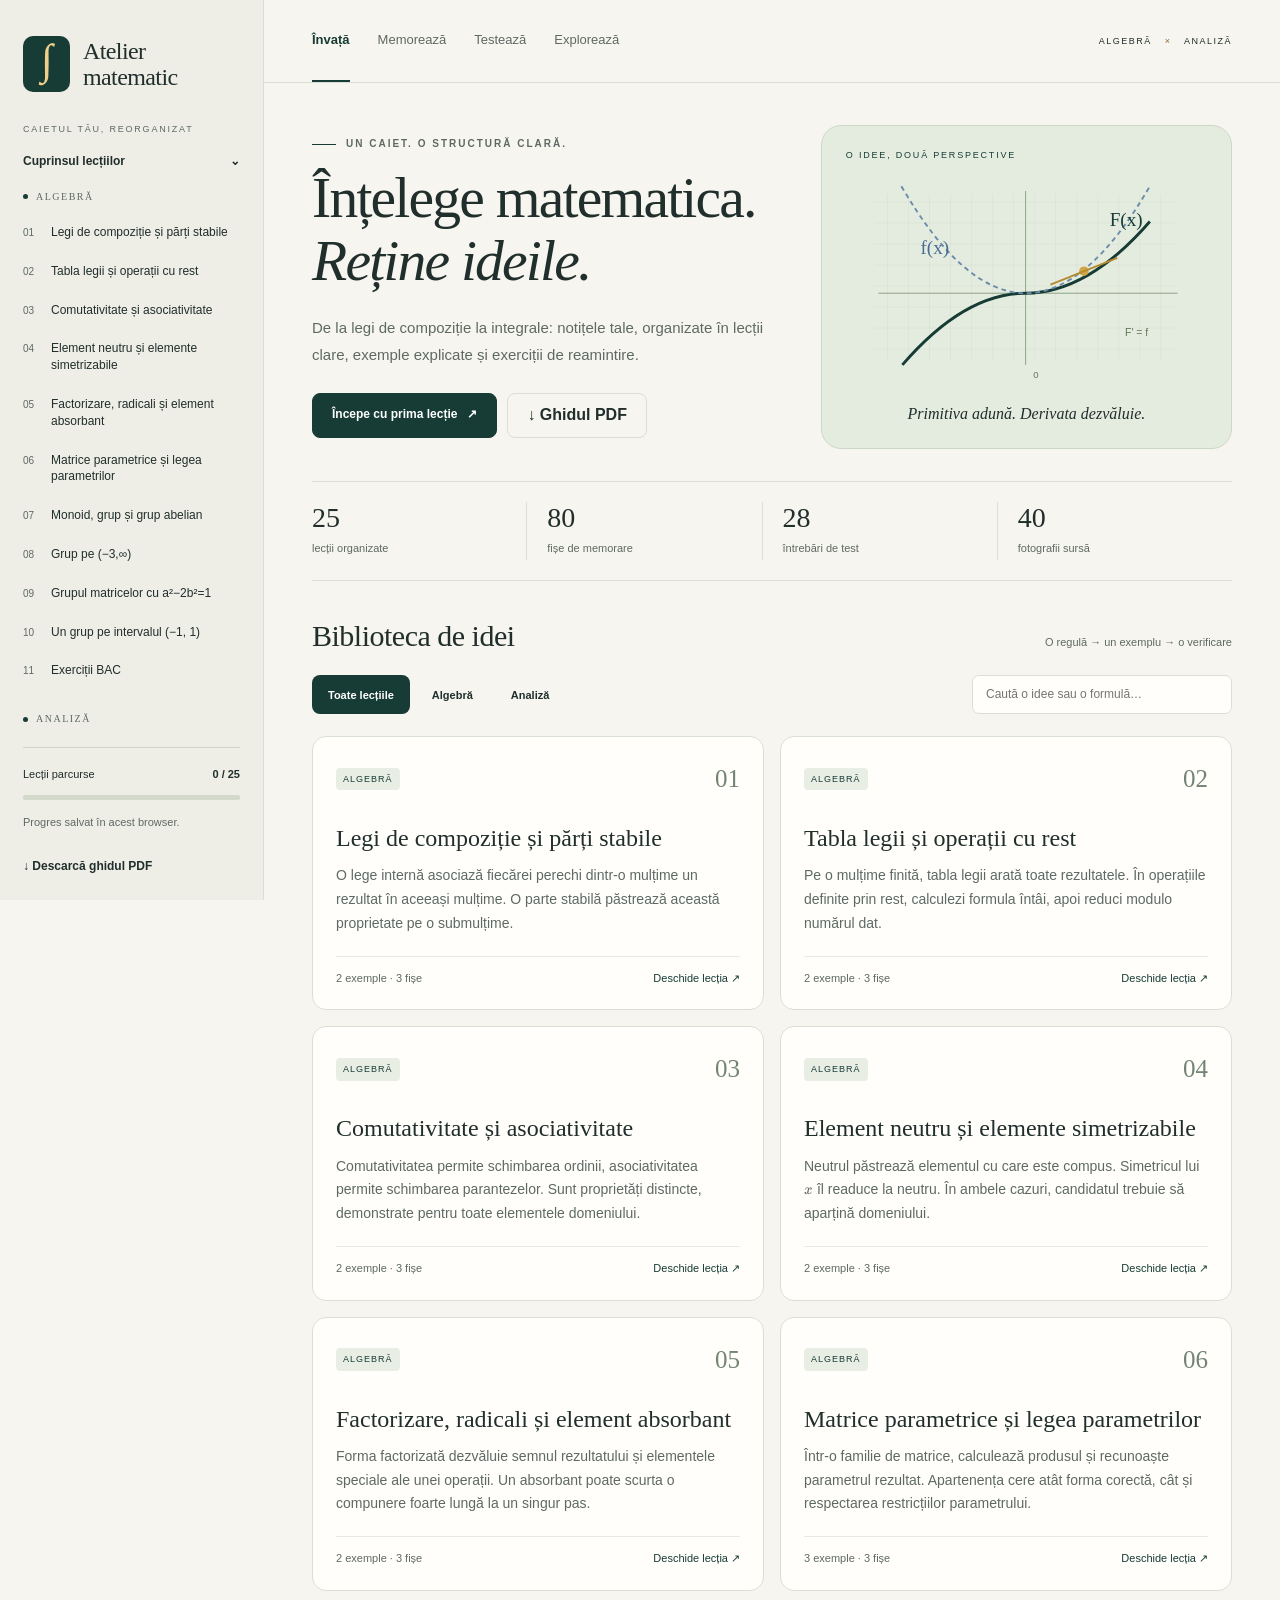
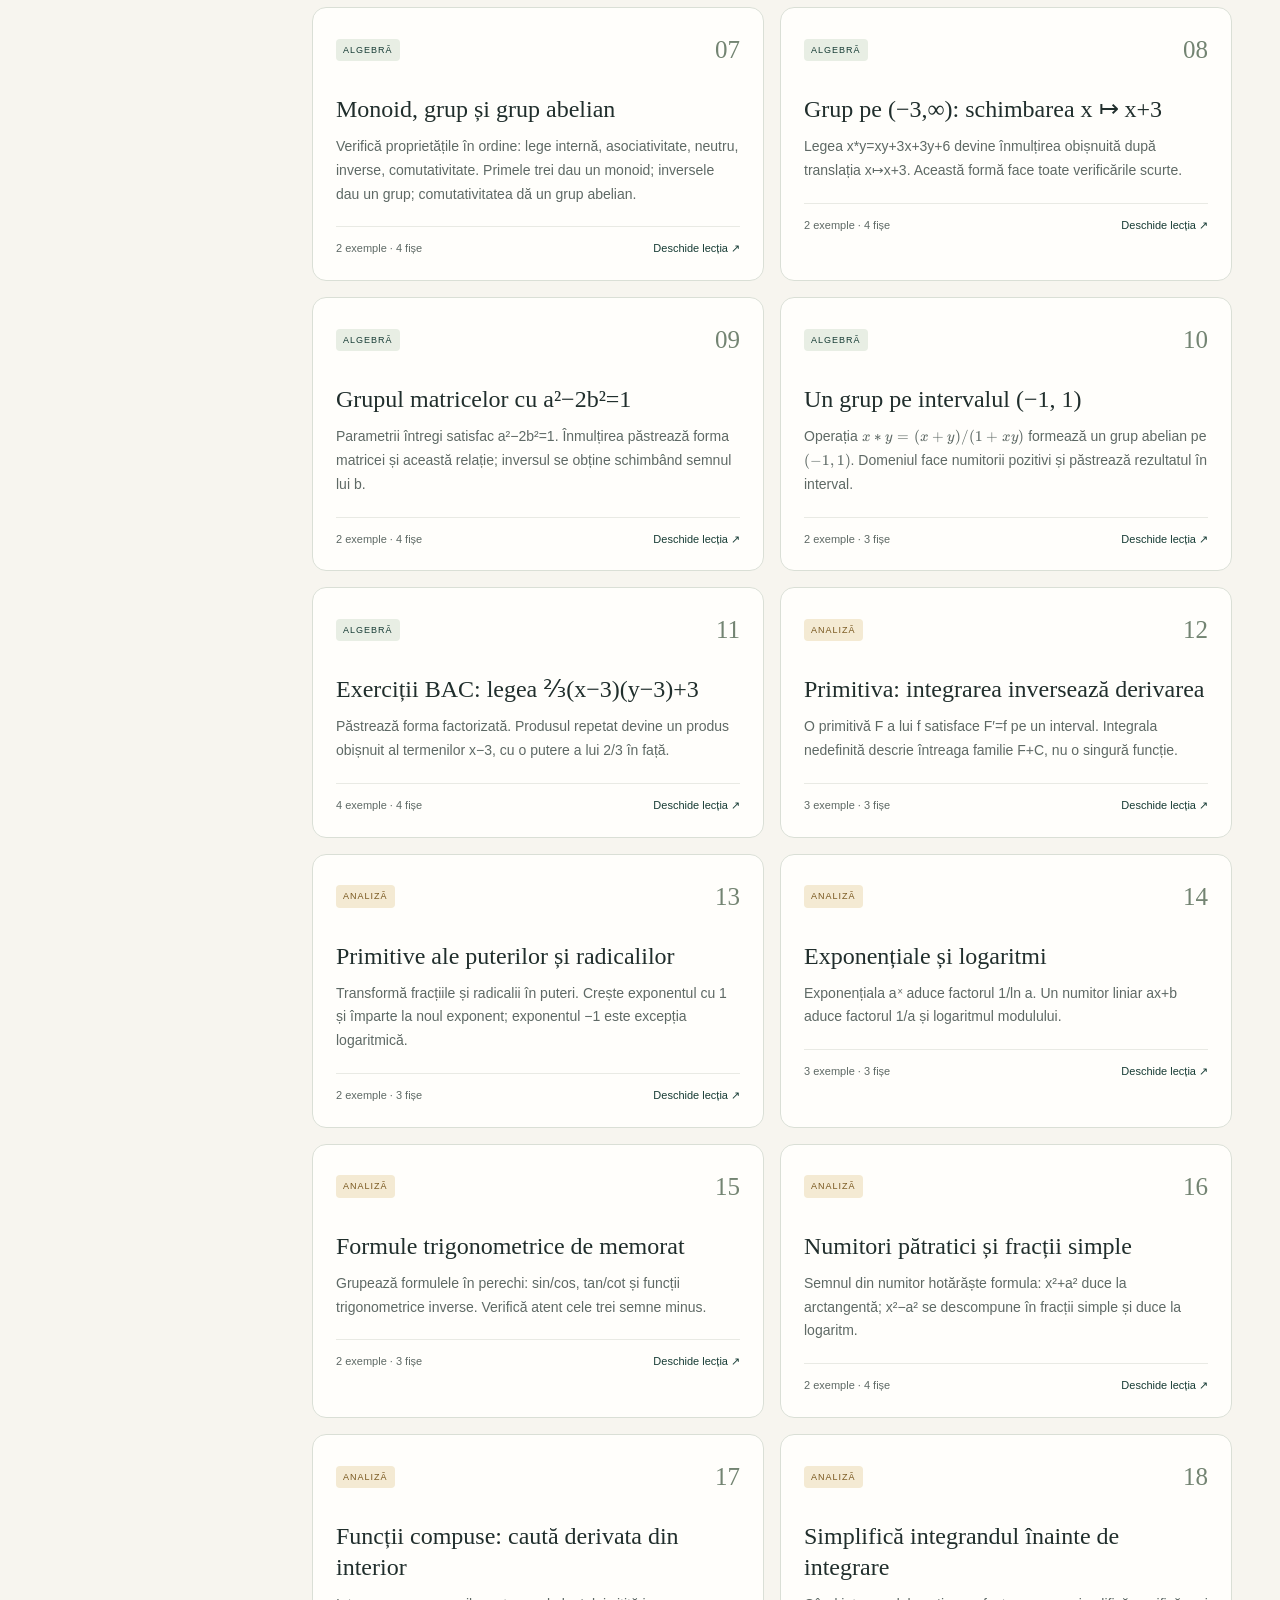
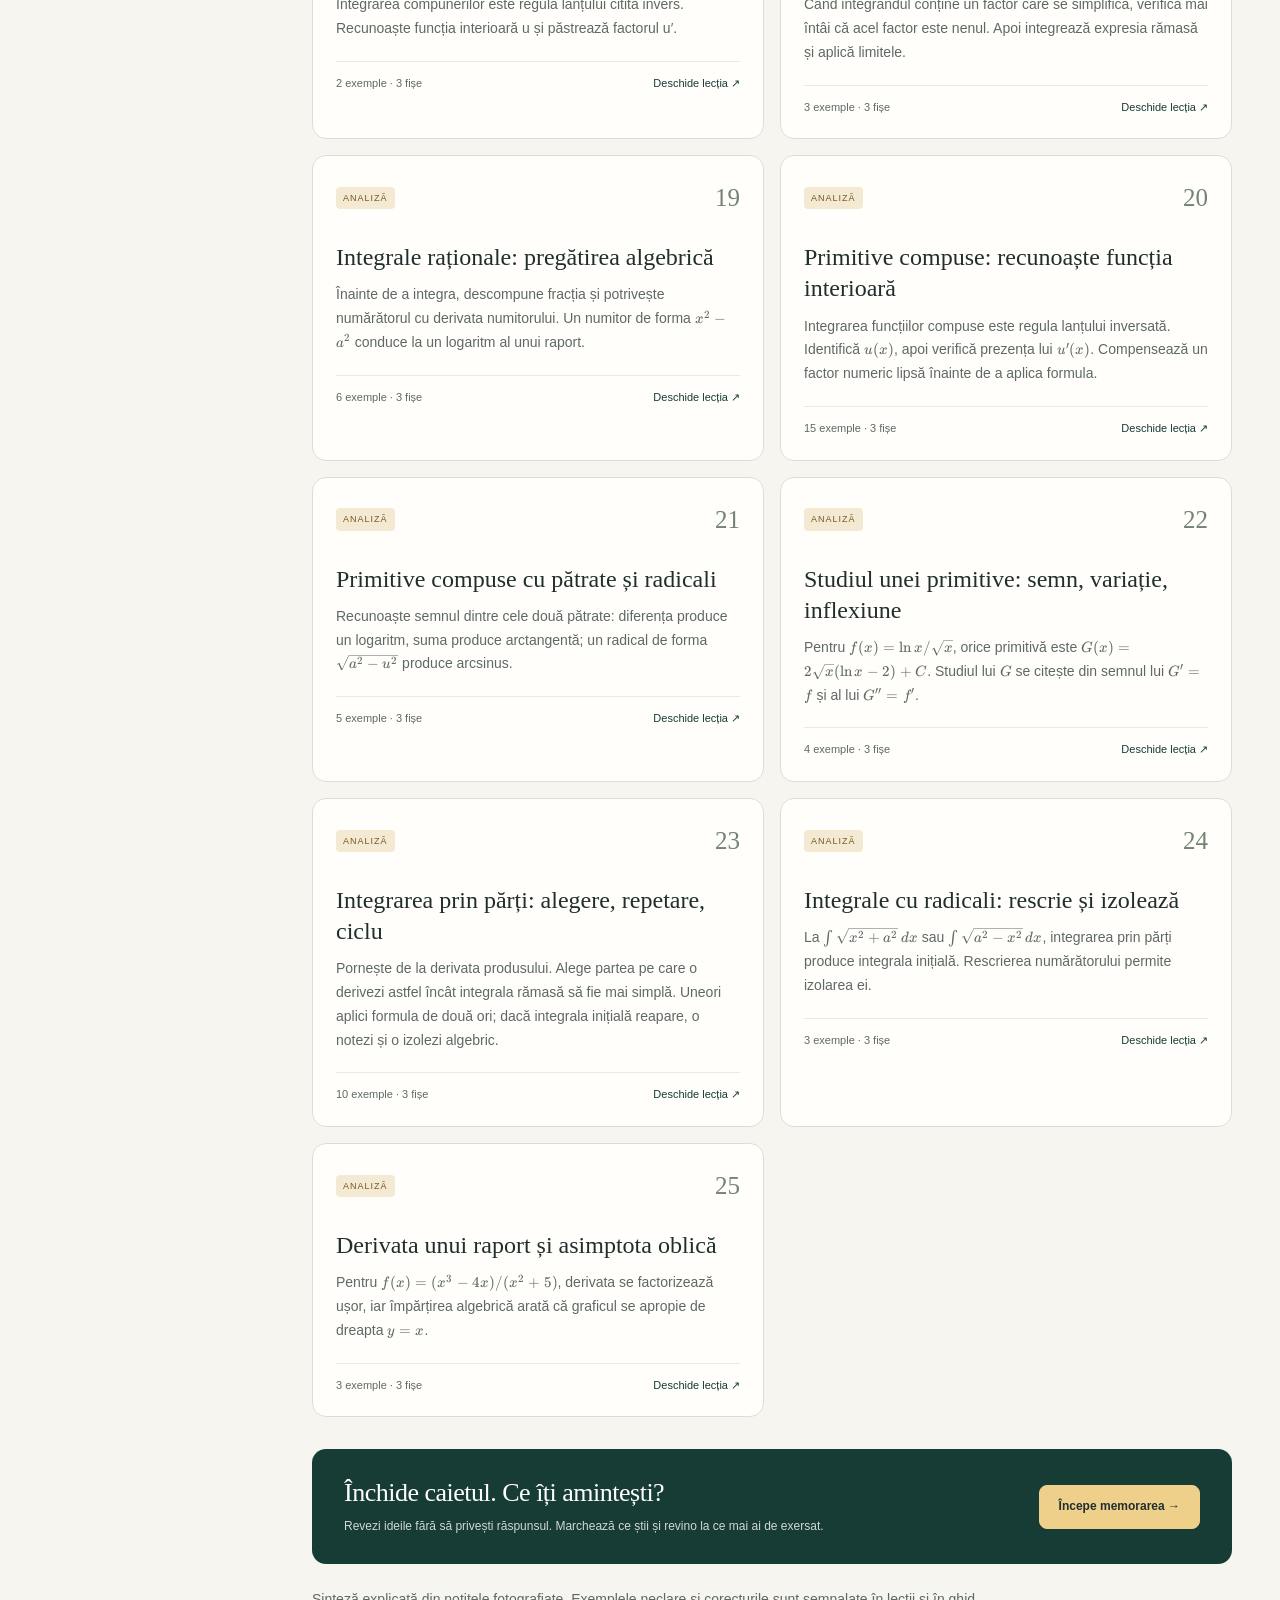
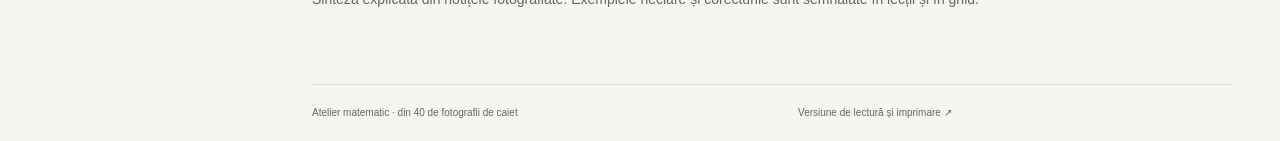
==== index.html @ e0155fbc "Create Romanian mathematics study guide and interactive study site" ====
<!doctype html>
<html lang="ro">
<head>
<meta charset="utf-8"><meta name="viewport" content="width=device-width, initial-scale=1">
<meta name="description" content="Lecții clare de algebră și analiză, organizate din 40 de fotografii de caiet. Exemple rezolvate, fișe de memorare, teste și laboratoare vizuale.">
<meta name="theme-color" content="#f7f5ef"><title>Atelier matematic — Înțelege. Exersează. Reține.</title>
<link rel="icon" href="favicon.svg" type="image/svg+xml"><link rel="stylesheet" href="vendor/katex/katex.min.css"><link rel="stylesheet" href="styles.css">
<script defer src="vendor/katex/katex.min.js"></script><script defer src="data.js"></script><script defer src="app.js"></script>
</head>
<body>
<a class="skip" href="#main">Sari la conținut</a>
<div class="app-shell">
<aside class="sidebar">
<a class="brand" href="#"><span class="brand-mark">∫</span><span>Atelier<br><b>matematic</b></span></a>
<p class="sidebar-label">CAIETUL TĂU, REORGANIZAT</p>
<details id="syllabus" open><summary>Cuprinsul lecțiilor <span>⌄</span></summary><nav id="lesson-nav" aria-label="Lecții"></nav></details>
<div class="sidebar-bottom"><div class="progress-label"><span>Lecții parcurse</span><b id="progress-text">0 / 0</b></div><progress id="lesson-progress" value="0" max="1" aria-label="Lecții parcurse"></progress><small>Progres salvat în acest browser.</small><a class="download-link" href="Ghid-matematica.pdf" download>↓ Descarcă ghidul PDF</a></div>
</aside>
<div class="workspace">
<header class="topbar"><nav aria-label="Mod de studiu"><a href="#" data-view="home">Învață</a><a href="#cards" data-view="cards">Memorează</a><a href="#quiz" data-view="quiz">Testează</a><a href="#lab" data-view="lab">Explorează</a></nav><span class="edition">ALGEBRĂ <i>×</i> ANALIZĂ</span></header>
<main id="main" tabindex="-1"><p class="loading">Se pregătește caietul de studiu…</p></main>
<footer><span>Atelier matematic · din 40 de fotografii de caiet</span><a href="ghid.html">Versiune de lectură și imprimare ↗</a><span id="storage-status" role="status"></span></footer>
</div></div>
<noscript><p class="noscript">Pentru exercițiile interactive activează JavaScript. <a href="ghid.html">Citește ghidul complet</a> sau <a href="Ghid-matematica.pdf">descarcă PDF-ul</a>.</p></noscript>
</body></html>
---- styles.css ----
:root{--paper:#f7f5ef;--surface:#fffefb;--ink:#202e2c;--muted:#5e6965;--line:#dadfd6;--green:#173c35;--sage:#e8eee4;--gold:#efd08b;--red:#9c352a;--blue:#315b83;--radius:14px;--sans:Arial,Helvetica,sans-serif;--serif:Georgia,'Times New Roman',serif}*{box-sizing:border-box}body{margin:0;background:var(--paper);color:var(--ink);font-family:var(--sans);font-size:16px;line-height:1.6}a{color:inherit}button,input,select{font:inherit}button,a,input,select,summary{touch-action:manipulation}button{cursor:pointer}button:disabled{cursor:default;opacity:.55}a,button{-webkit-tap-highlight-color:transparent}a:focus-visible,button:focus-visible,input:focus-visible,select:focus-visible,summary:focus-visible{outline:3px solid #9d630d;outline-offset:4px}button,.button{min-height:44px;padding:11px 19px;border:1px solid var(--line);border-radius:8px;background:var(--surface);color:var(--ink);text-decoration:none;display:inline-flex;align-items:center;justify-content:center;gap:10px;font-weight:600;line-height:1.3}button:hover,.button:hover{border-color:var(--green);background:var(--sage)}.primary{background:var(--green);border-color:var(--green);color:#fff}.primary:hover{background:#28534a;color:#fff}.quiet{background:transparent}.skip{position:fixed;top:-100px;left:16px;background:var(--green);color:#fff;z-index:20;padding:12px}.skip:focus{top:10px}.app-shell{display:grid;grid-template-columns:264px minmax(0,1fr);max-width:1800px;margin:auto}.sidebar{height:100dvh;position:sticky;top:0;border-right:1px solid var(--line);padding:36px 23px 24px;background:#eeeee6;display:flex;flex-direction:column;overflow:auto}.brand{display:flex;gap:13px;align-items:center;text-decoration:none;font-family:var(--serif);font-size:24px;line-height:1.1;letter-spacing:-.6px}.brand b{font-weight:400}.brand-mark{font-family:var(--serif);font-size:43px;background:var(--green);color:var(--gold);width:47px;height:56px;text-align:center;border-radius:10px;line-height:1.12}.sidebar-label{font-size:9px;letter-spacing:1.8px;margin:30px 0 16px;color:var(--muted)}details#syllabus{min-height:0;flex:1;overflow:auto}#syllabus>summary{list-style:none;font-weight:600;font-size:12px;padding-bottom:16px;cursor:pointer;display:flex;justify-content:space-between}#syllabus>summary::-webkit-details-marker{display:none}.nav-group{margin:0 0 24px}.nav-group h2{font-size:10px;text-transform:uppercase;letter-spacing:1.5px;color:var(--muted);margin:3px 0 11px;display:flex;gap:8px;align-items:center}.nav-group h2:before{content:'';width:5px;height:5px;background:var(--green);border-radius:50%}.lesson-link{font-size:12px;line-height:1.4;text-decoration:none;padding:10px 8px;margin:2px -8px;border-radius:6px;display:flex;gap:10px;align-items:baseline}.lesson-link:hover,.lesson-link[aria-current=page]{background:#dfe7da;color:var(--green)}.lesson-link[aria-current=page]{font-weight:700;border-left:3px solid var(--green)}.lesson-no{font-size:10px;color:var(--muted);min-width:18px;font-variant-numeric:tabular-nums}.done-dot{margin-left:auto;font-size:11px}.sidebar-bottom{border-top:1px solid #cfd5c9;padding-top:18px;margin-top:16px}.progress-label{font-size:11px;display:flex;justify-content:space-between}progress{appearance:none;width:100%;height:5px;border:0;display:block;margin:12px 0 8px;border-radius:5px;background:#d3dacc}progress::-webkit-progress-bar{background:#d3dacc;border-radius:5px}progress::-webkit-progress-value{background:var(--green);border-radius:5px}progress::-moz-progress-bar{background:var(--green)}small{color:var(--muted);font-size:11px}.download-link{font-size:12px;display:block;margin-top:23px;font-weight:600;text-decoration:none}.workspace{min-width:0}.topbar{height:83px;border-bottom:1px solid var(--line);padding:0 48px;display:flex;align-items:center;justify-content:space-between;gap:20px}.topbar nav{display:flex;gap:28px;height:100%;align-items:center}.topbar a{text-decoration:none;font-size:13px;color:var(--muted);height:100%;display:flex;align-items:center;border-bottom:2px solid transparent}.topbar a[aria-current=page]{border-bottom-color:var(--green);color:var(--green);font-weight:700}.edition{font-size:9px;letter-spacing:1.5px;white-space:nowrap}.edition i{font-style:normal;color:#8f6826;margin:0 9px}main{padding:42px 48px 60px;min-height:calc(100vh - 160px)}.eyebrow{text-transform:uppercase;font-size:10px;letter-spacing:2px;font-weight:600;color:var(--muted);margin:0 0 15px}.eyebrow .dash{display:inline-block;width:24px;height:1px;background:var(--green);vertical-align:middle;margin-right:10px}h1,h2,h3,p{margin-top:0}h1{font-family:var(--serif);font-weight:400;line-height:1.09;letter-spacing:-1.8px;font-size:clamp(36px,4.5vw,64px);margin-bottom:21px}h2{font-family:var(--serif);font-weight:400;font-size:30px;line-height:1.25;letter-spacing:-.5px}h3{font-size:17px;line-height:1.4;margin-bottom:10px}.lead{font-size:15px;color:var(--muted);max-width:570px;line-height:1.8}.hero{display:grid;grid-template-columns:1.15fr 1fr;gap:36px;align-items:center;margin-bottom:32px}.hero-actions{display:flex;flex-wrap:wrap;gap:10px;margin-top:25px}.hero .primary{font-size:12px}.hero-art{position:relative;background:#e4ecdf;border:1px solid #cdd7c6;border-radius:20px;overflow:hidden;min-height:290px;padding:23px}.art-label{font-size:9px;letter-spacing:1.8px;color:var(--green);position:absolute;top:22px;left:24px}.hero-art svg{width:100%;height:255px;display:block}.art-caption{font-family:var(--serif);font-style:italic;font-size:16px;text-align:center;line-height:1.3;margin:0}.stats{display:flex;gap:0;border-top:1px solid var(--line);border-bottom:1px solid var(--line);padding:20px 0;margin:32px 0 36px}.stat{flex:1;padding:0 20px;border-left:1px solid var(--line)}.stat:first-child{padding-left:0;border-left:0}.stat b{font-family:var(--serif);font-size:28px;font-weight:400;display:block;line-height:1.15}.stat span{font-size:11px;color:var(--muted)}.section-top{display:flex;justify-content:space-between;align-items:baseline;gap:20px;margin-bottom:21px}.section-top h2{margin:0}.section-top .hint{font-size:11px;color:var(--muted)}.filterbar{display:flex;justify-content:space-between;gap:14px;flex-wrap:wrap;margin-bottom:22px}.filters{display:flex;gap:6px;flex-wrap:wrap}.filters button{min-height:38px;padding:8px 15px;font-size:11px;background:transparent;border-color:transparent}.filters button[aria-pressed=true]{background:var(--green);color:white}.search{position:relative;width:260px;max-width:100%}.search input{width:100%;padding:9px 13px;border:1px solid var(--line);border-radius:7px;background:var(--surface);font-size:12px;min-height:38px}.lesson-grid{display:grid;grid-template-columns:repeat(2,minmax(0,1fr));gap:16px}.lesson-card{display:block;position:relative;padding:22px 23px;background:var(--surface);border:1px solid var(--line);border-radius:var(--radius);text-decoration:none;transition:transform .15s,border-color .15s}.lesson-card:hover{transform:translateY(-2px);border-color:#829787}.card-top{display:flex;justify-content:space-between;align-items:center;margin-bottom:24px}.tag{font-size:9px;text-transform:uppercase;letter-spacing:1px;background:var(--sage);color:var(--green);border-radius:4px;padding:4px 7px}.tag.analysis{background:#f4ead3;color:#78571e}.card-index{font-family:var(--serif);font-size:25px;color:#9da99e}.lesson-card h3{font-family:var(--serif);font-size:24px;font-weight:400;margin-bottom:10px}.lesson-card p{font-size:12px;color:var(--muted);line-height:1.7;margin-bottom:20px}.card-foot{border-top:1px solid #e9eae4;padding-top:13px;display:flex;justify-content:space-between;font-size:10px;color:var(--muted)}.card-foot span:last-child{color:var(--green)}.practice-strip{display:grid;grid-template-columns:1fr auto;gap:24px;align-items:center;background:var(--green);color:white;padding:28px 32px;border-radius:var(--radius);margin-top:32px}.practice-strip h2{font-size:26px;margin-bottom:7px}.practice-strip p{font-size:12px;opacity:.8;margin:0}.practice-strip .button{font-size:12px;background:var(--gold);border-color:var(--gold);color:var(--ink)}.note{padding:16px 20px;border-left:3px solid #9a782b;background:#f4edda;font-size:12px;line-height:1.8;margin:22px 0}.note strong{display:block}.empty{border:1px dashed var(--line);padding:35px;text-align:center;border-radius:10px;grid-column:1/-1;color:var(--muted)}footer{display:flex;flex-wrap:wrap;gap:12px 24px;justify-content:space-between;border-top:1px solid var(--line);margin:0 48px;padding:20px 0;color:var(--muted);font-size:10px}footer a{text-decoration:none}.breadcrumb{font-size:11px;color:var(--muted);margin-bottom:20px}.breadcrumb a{text-decoration:none}.lesson-header h1{font-size:clamp(32px,3.5vw,49px);max-width:780px;letter-spacing:-1px}.lesson-header .lead{max-width:750px}.source-note{font-size:10px;color:var(--muted);margin:18px 0 30px}.lesson-body{max-width:900px}.lesson-body h2{font-size:27px;margin:34px 0 20px}.rule{display:grid;grid-template-columns:1fr 1.4fr;gap:24px;padding:22px 0;border-top:1px solid var(--line)}.rule h3{font-size:13px;margin-bottom:8px}.rule p{font-size:12px;margin-bottom:0;color:var(--muted)}.formula{background:var(--sage);border-radius:8px;display:flex;align-items:center;justify-content:center;padding:15px;overflow:auto;min-width:0}.katex{font-size:1.1em}.katex-display{margin:.35em 0!important;max-width:100%}.formula .katex-display{font-size:15px}.example{border:1px solid var(--line);border-radius:var(--radius);margin:16px 0;background:var(--surface);overflow:hidden}.example-head{padding:19px 22px;border-bottom:1px solid var(--line);display:flex;gap:15px;align-items:baseline}.example-head > span{font-size:10px;color:var(--muted);white-space:nowrap}.example-head h3{font-size:14px;margin:0}.example details{padding:0 22px 20px}.example summary{padding:16px 0 0;font-size:12px;font-weight:600;cursor:pointer}.example ol{font-size:13px;padding-left:25px;margin:20px 0}.example li{padding:7px 0}.answer{border-top:1px solid var(--line);padding-top:15px;font-size:13px;color:var(--green);overflow:auto}.pitfalls{font-size:13px;padding:21px 23px;background:#f6ebdf;border-radius:10px;margin:20px 0}.pitfalls h3{font-size:12px;text-transform:uppercase;letter-spacing:1px;color:#875433}.pitfalls ul{padding-left:19px;margin:0}.pitfalls li{padding:5px 0}.recall-list{display:grid;grid-template-columns:1fr 1fr;gap:12px}.recall-list details{padding:16px 18px;border:1px solid var(--line);border-radius:8px;font-size:12px;background:var(--surface)}.recall-list summary{cursor:pointer;font-weight:600}.recall-list p{margin:15px 0 0;color:var(--muted)}.lesson-end{display:flex;justify-content:space-between;gap:14px;flex-wrap:wrap;align-items:center;margin-top:34px;padding-top:24px;border-top:1px solid var(--line)}.lesson-end button,.lesson-end a{font-size:12px}.study-title h1{font-size:46px}.study-title .lead{max-width:700px}.study-controls{display:flex;gap:14px;flex-wrap:wrap;align-items:center;margin:27px 0}.study-controls label{font-size:12px;display:flex;gap:10px;align-items:center;flex-wrap:wrap}select{background:var(--surface);border:1px solid var(--line);padding:10px 12px;border-radius:7px;max-width:300px;min-height:44px;font-size:12px}.flash-stage{max-width:780px;margin:30px auto}.card-meta{display:flex;justify-content:space-between;gap:20px;font-size:11px;color:var(--muted);margin-bottom:16px}.flashcard{display:block;width:100%;min-height:315px;padding:40px;border-radius:18px;background:var(--surface);border:1px solid #c9d5c5;box-shadow:0 9px 0 -4px #e3e8dc;text-align:center;flex-direction:column;font-weight:400}.flashcard:hover{background:#fcfdf8}.flashcard .flash-label{font-size:9px;letter-spacing:2px;color:var(--muted);margin-bottom:22px}.flashcard .flash-content{font-family:var(--serif);font-size:28px;line-height:1.55;max-width:650px}.flashcard .flash-hint{font-size:10px;color:var(--muted);margin-top:25px}.flashcard.is-answer{background:var(--sage)}.flash-actions{display:flex;gap:12px;justify-content:center;flex-wrap:wrap;margin-top:29px}.flash-actions button{font-size:12px}.flash-meter{font-size:12px;color:var(--muted);text-align:center;margin-top:22px}.quiz-stage{max-width:820px;margin:32px auto}.quiz-question{background:var(--surface);border:1px solid var(--line);border-radius:16px;padding:30px}.quiz-question h2{font-family:var(--serif);font-size:28px;line-height:1.55}.choices{display:grid;grid-template-columns:1fr 1fr;gap:12px;margin-top:25px}.choice{text-align:left;justify-content:flex-start;padding:16px;font-size:14px;font-weight:400;min-height:68px}.choice .letter{min-width:28px;height:28px;border-radius:50%;background:#efeee7;display:inline-flex;align-items:center;justify-content:center;font-size:10px;margin-right:8px}.choice.correct{border:2px solid #386747;background:#e8f1e3;opacity:1}.choice.wrong{border:2px solid #a94c3d;background:#f9e6e0;opacity:1}.feedback{margin-top:20px;border-radius:9px;padding:20px;background:var(--sage);font-size:13px}.feedback.bad{background:#f8e7e0}.feedback strong{display:block;margin-bottom:7px}.quiz-next{margin-top:20px;display:flex;justify-content:flex-end}.score{font-family:var(--serif);font-size:76px;line-height:1.2}.results{padding:36px;background:var(--sage);border-radius:15px;text-align:center}.results h2{font-size:34px}.results p{font-size:14px}.results .hero-actions{justify-content:center}.lab-layout{display:grid;grid-template-columns:1.15fr 1fr;gap:24px;margin-top:25px}.plot-box{padding:20px;background:var(--surface);border:1px solid var(--line);border-radius:14px;min-width:0}.plot-box svg{display:block;width:100%;height:auto;overflow:visible}.plot-legend{display:flex;gap:20px;flex-wrap:wrap;font-size:11px;margin-top:15px}.plot-legend span:before{content:'';display:inline-block;width:16px;height:3px;background:var(--green);vertical-align:middle;margin-right:8px}.plot-legend span.blue:before{background:var(--blue)}.lab-controls{padding:23px 0}.lab-controls h2{font-size:26px}.lab-controls label{display:block;font-size:12px;margin:23px 0 8px}.lab-controls label b{float:right}input[type=range]{width:100%;accent-color:var(--green);min-height:28px}.lab-output{background:var(--sage);border-radius:10px;padding:21px;margin-top:23px;font-size:13px}.lab-output p:last-child{margin-bottom:0}.lab-copy{font-size:12px;color:var(--muted)}.law-machine{display:flex;align-items:center;justify-content:center;gap:13px;flex-wrap:wrap;min-height:270px}.machine-node{min-width:95px;padding:23px 14px;border:1px solid #b7c9b0;border-radius:12px;text-align:center;background:#e8eee4}.machine-node b{font-family:var(--serif);display:block;font-size:35px;font-weight:400}.machine-node small{font-size:10px}.machine-result{background:var(--green);color:white}.machine-result small{color:#d6e3ce}.machine-arrow{font-size:24px;color:var(--muted)}.cayley{border-collapse:collapse;width:100%;text-align:center;font-size:13px}.cayley th,.cayley td{border:1px solid var(--line);padding:13px}.cayley th{background:var(--sage)}.cayley td.active{background:var(--green);color:#fff;font-weight:700}.method-grid{display:grid;grid-template-columns:1fr 1fr;gap:14px;margin-top:24px}.method-grid button{align-items:flex-start;flex-direction:column;text-align:left;min-height:94px}.method-grid button b{font-size:14px}.method-grid button span{font-size:11px;font-weight:400;color:var(--muted)}.method-grid button[aria-pressed=true]{background:var(--sage);border-color:var(--green)}.method-result{margin-top:20px;padding:25px;background:var(--surface);border:1px solid var(--line);border-radius:12px;max-width:850px}.method-result p{font-size:13px}.method-result h2{font-size:25px}.noscript{padding:20px;position:fixed;bottom:0;left:0;right:0;background:#fff4d8;border-top:1px solid #bfa66a}.loading{padding:60px 0;color:var(--muted)}.sr-only{position:absolute;width:1px;height:1px;padding:0;margin:-1px;overflow:hidden;clip:rect(0,0,0,0);white-space:nowrap;border:0}.reading-note{font-size:12px;color:var(--muted)}.hidden{display:none!important}.text-math{overflow-wrap:anywhere}.text-math .katex{white-space:normal}
@media(min-width:1600px){main{padding-left:70px;padding-right:70px}.topbar{padding-left:70px;padding-right:70px}}@media(max-width:1100px){.app-shell{grid-template-columns:225px minmax(0,1fr)}.sidebar{padding:28px 18px}.topbar{padding:0 28px}.topbar nav{gap:20px}main{padding:32px 28px}.hero{gap:20px}.hero-art{min-height:270px;padding:16px}.hero-art svg{height:225px}.edition{display:none}.rule{grid-template-columns:1fr}.lab-layout{grid-template-columns:1fr}footer{margin:0 28px}}@media(max-width:760px){.app-shell{display:block}.sidebar{position:static;height:auto;padding:18px 22px;border-right:0;border-bottom:1px solid var(--line);display:grid;grid-template-columns:1fr auto;gap:16px}.brand{font-size:20px}.brand-mark{height:43px;width:37px;font-size:34px}.sidebar-label{display:none}#syllabus{grid-column:1/-1;grid-row:2}#syllabus>summary{padding:0;font-size:12px;min-height:30px}#lesson-nav{max-height:280px;overflow:auto;margin-top:12px}.sidebar-bottom{grid-column:2;grid-row:1;border:0;padding:0;margin:0;align-self:center;max-width:155px}.sidebar-bottom small,.download-link{display:none}.progress-label{font-size:9px}.sidebar-bottom progress{margin:7px 0}.topbar{height:63px;padding:0 22px;justify-content:center}.topbar nav{gap:23px;width:100%;justify-content:space-between}.topbar a{font-size:11px}main{padding:29px 22px 40px}.hero{grid-template-columns:1fr;gap:30px}.hero h1{font-size:48px}.hero-art{min-height:0}.hero-art svg{height:230px}.hero-art .art-label{top:18px}.stats{margin:28px 0;padding:17px 0}.stat{padding:0 12px}.stat b{font-size:25px}.stat span{font-size:9px}.section-top{display:block}.section-top .hint{display:block;margin-top:8px}.section-top h2{font-size:27px}.search{width:100%}.lesson-grid,.recall-list{grid-template-columns:1fr}.lesson-card{padding:20px}.card-top{margin-bottom:15px}.practice-strip{grid-template-columns:1fr;padding:24px;gap:19px}.practice-strip .button{justify-self:start}footer{margin:0 22px}.study-title h1{font-size:37px}.study-controls{display:block}.study-controls label{margin-bottom:12px}.study-controls select{max-width:100%;width:100%}.flashcard{min-height:290px;padding:27px 22px}.flashcard .flash-content{font-size:23px}.choices,.method-grid{grid-template-columns:1fr}.quiz-question{padding:22px}.quiz-question h2{font-size:23px}.choice{font-size:13px}.example-head{display:block}.example-head > span{display:block;margin-bottom:8px}.lab-controls{padding-top:0}.lab-layout{gap:15px}.law-machine{gap:8px}.machine-node{min-width:80px;padding:17px 10px}.machine-node b{font-size:29px}.cayley th,.cayley td{padding:10px 5px}.lesson-end{align-items:stretch}.lesson-end>*{flex:1}.formula .katex-display{font-size:13px}.rule{gap:15px}.results{padding:27px 20px}}
@media(prefers-reduced-motion:reduce){*{scroll-behavior:auto!important;transition:none!important;animation:none!important}}
/* Reading text stays comfortably legible; compact labels carry metadata only. */
.lesson-card p,.rule p,.recall-list details,.recall-list p,.lab-copy,.reading-note{font-size:14px}.example ol,.answer,.pitfalls{font-size:14px}.lesson-card .card-foot{font-size:11px}.lesson-card h3{line-height:1.3}.flashcard .katex{font-size:1em}.flash-content{overflow-wrap:anywhere;max-width:100%;width:100%}.flash-content .katex-display{overflow:auto}.flashcard{overflow:hidden}.choice>span:not(.letter){min-width:0;overflow:auto}.rule .formula .katex-display{min-width:max-content}.hero-art{text-decoration:none;transition:border-color .15s}.hero-art:hover{border-color:var(--green)}
main:focus{outline:none}
.card-index{color:#738472}
.flashcard{display:flex;align-items:center;justify-content:center}
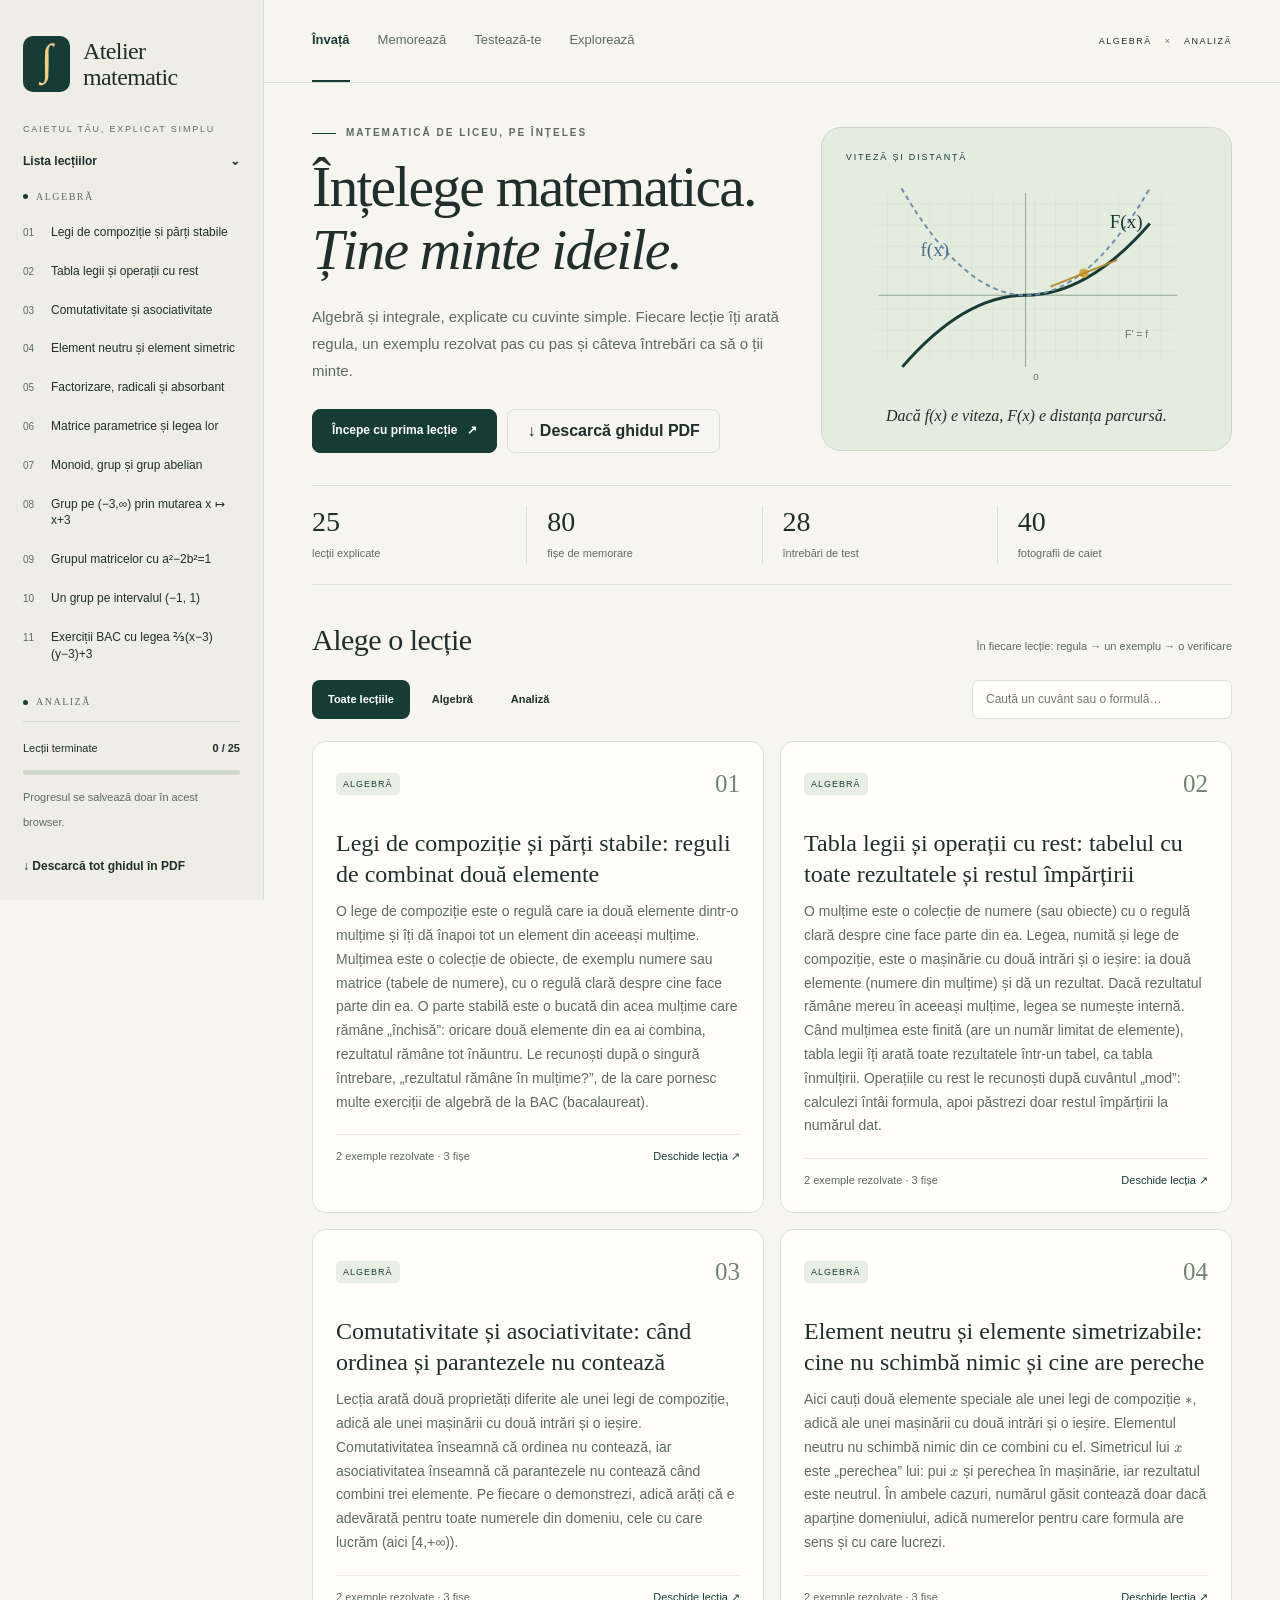
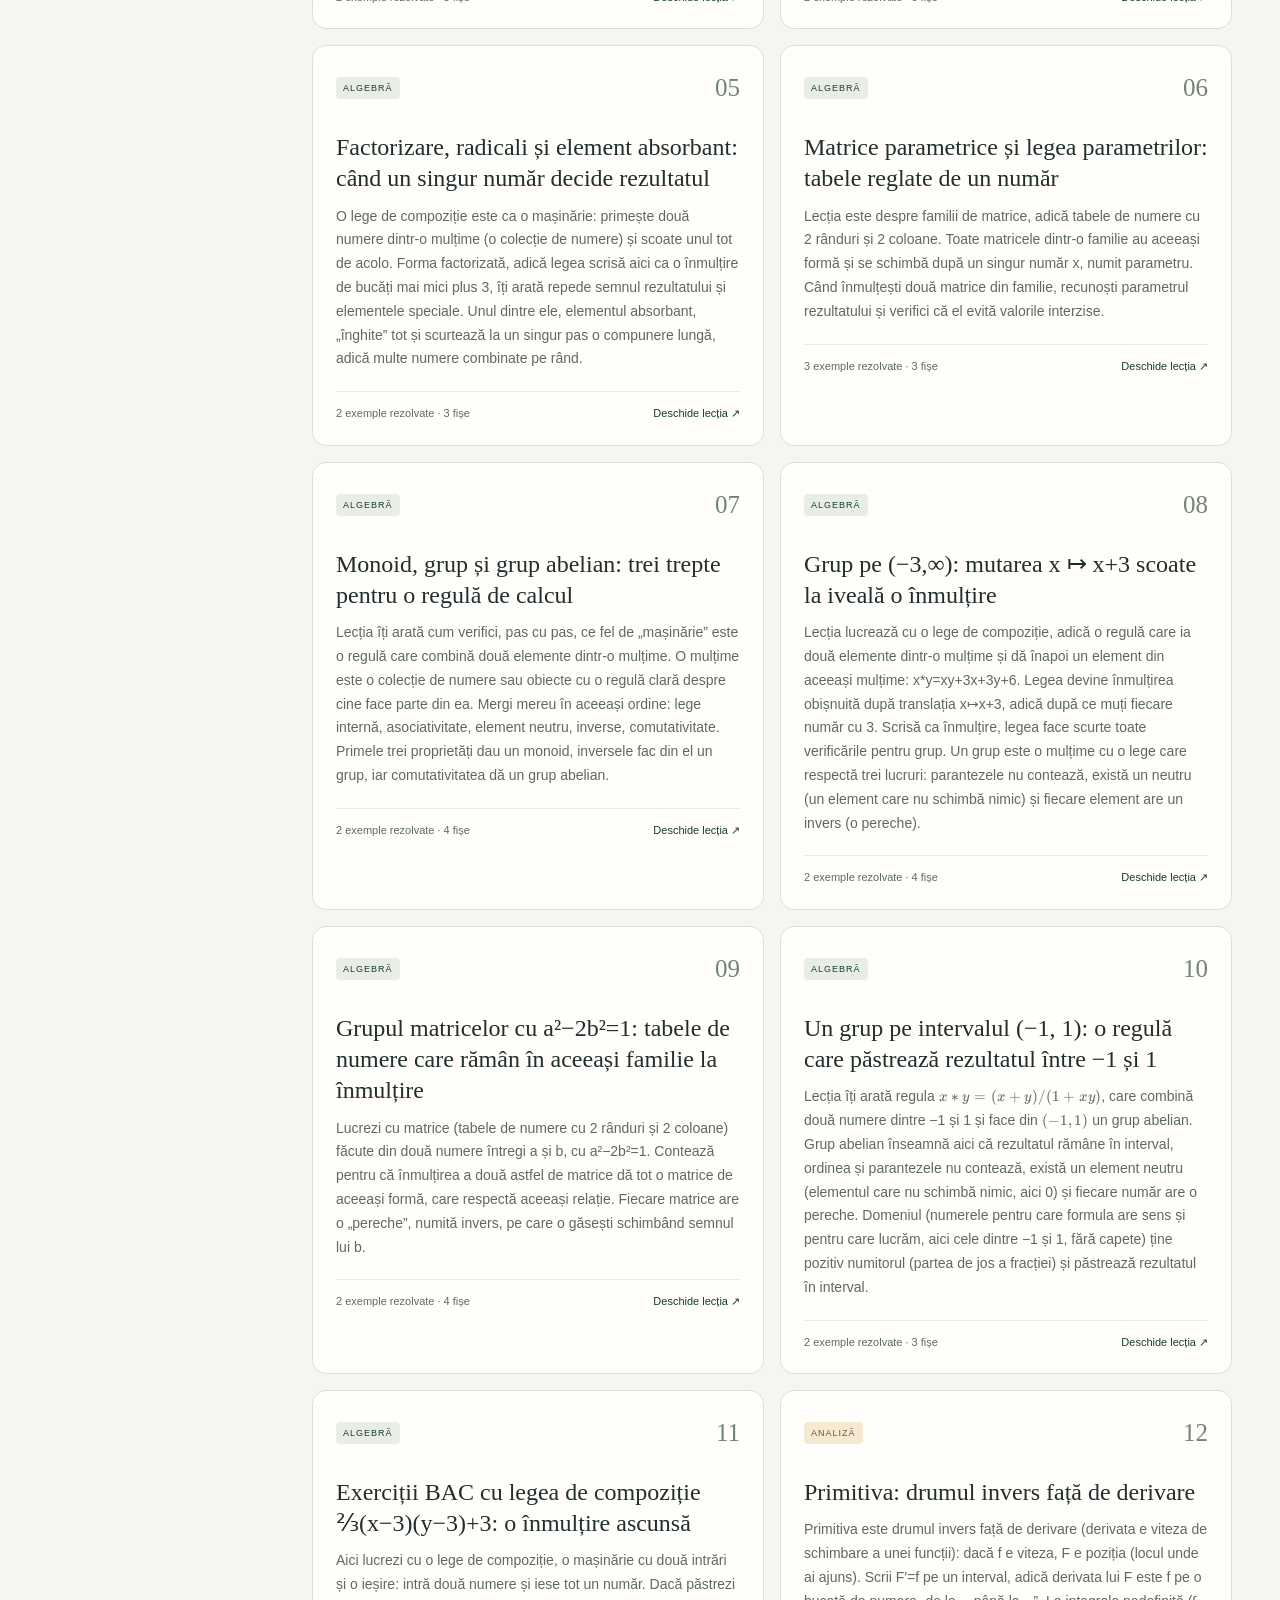
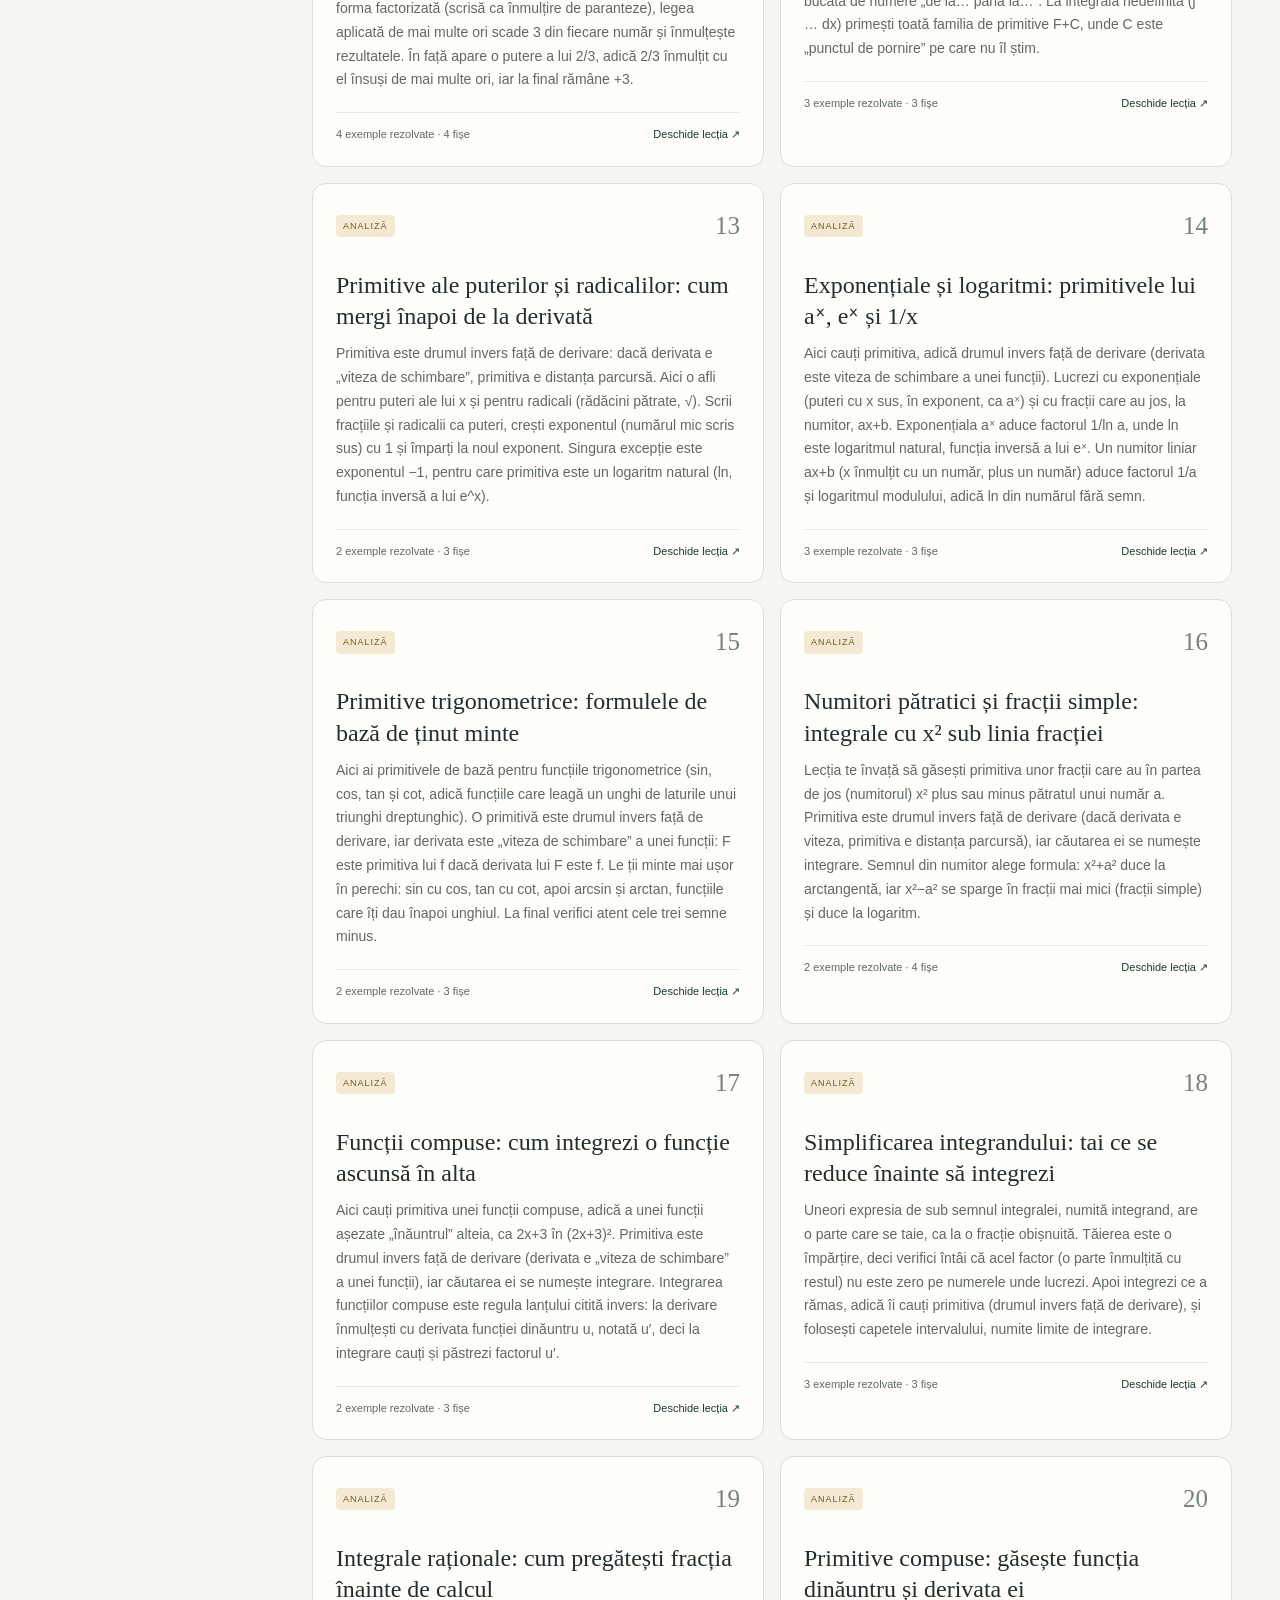
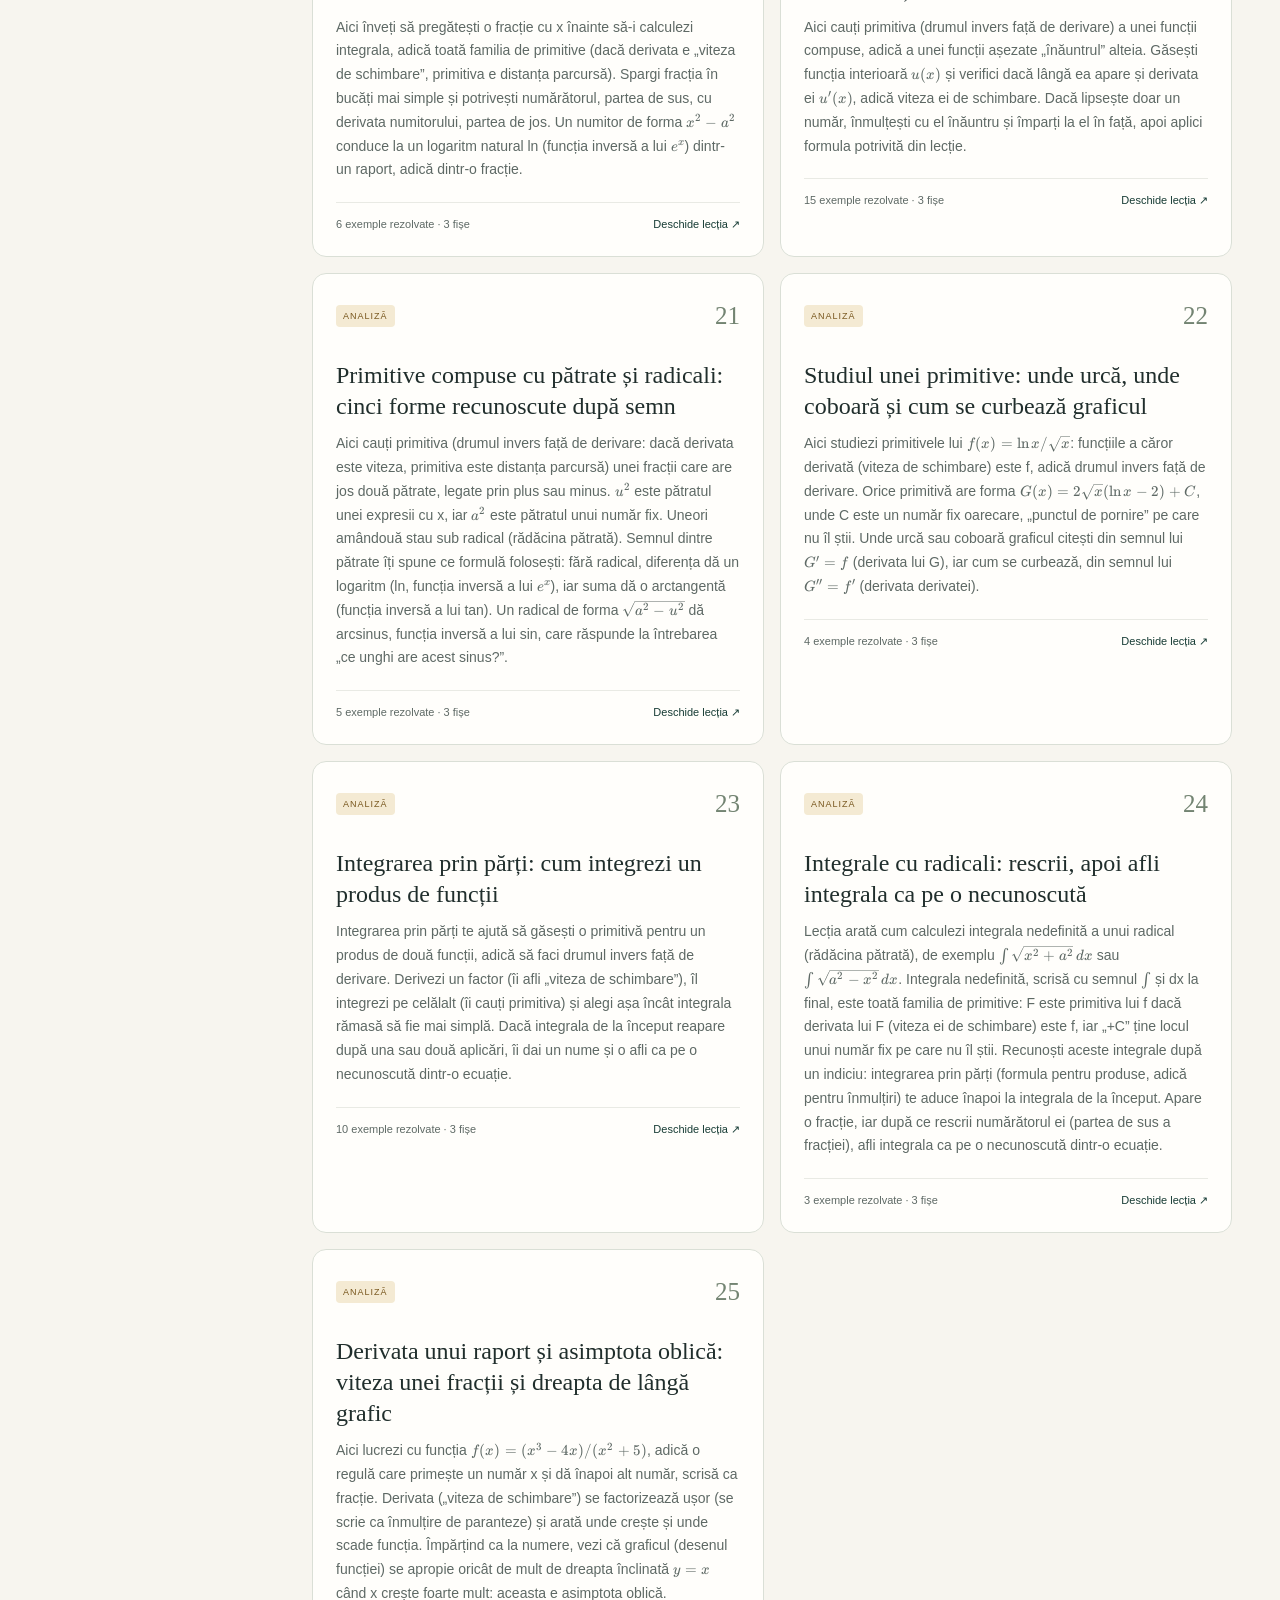
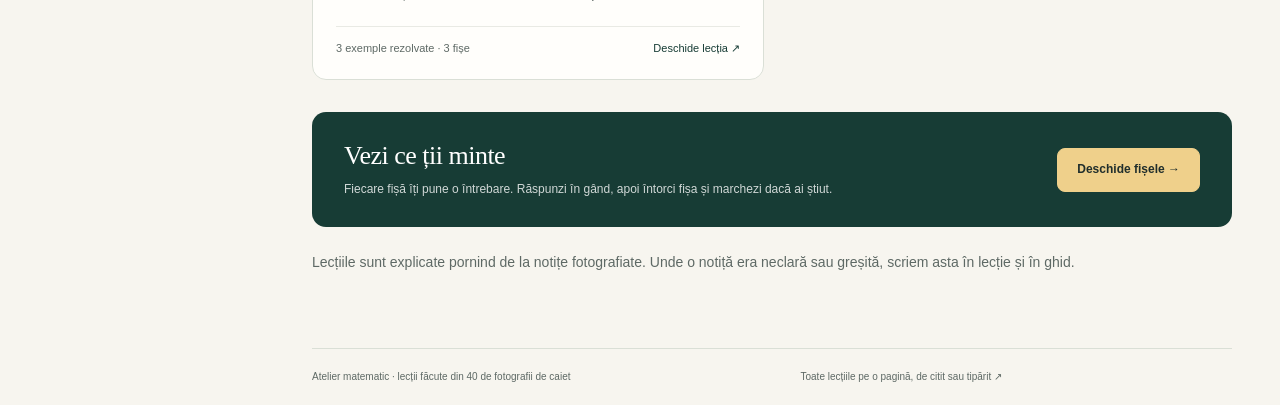
==== commit 98e3dc37: "Rewrite all site text in plain Romanian for readers without a maths background Every user-facing tex" ====
--- a/index.html
+++ b/index.html
@@ -2,8 +2,8 @@
 <html lang="ro">
 <head>
 <meta charset="utf-8"><meta name="viewport" content="width=device-width, initial-scale=1">
-<meta name="description" content="Lecții clare de algebră și analiză, organizate din 40 de fotografii de caiet. Exemple rezolvate, fișe de memorare, teste și laboratoare vizuale.">
-<meta name="theme-color" content="#f7f5ef"><title>Atelier matematic — Înțelege. Exersează. Reține.</title>
+<meta name="description" content="Matematică de liceu explicată cu cuvinte simple: lecții de algebră și integrale, exemple rezolvate pas cu pas, fișe de memorare, teste și laboratoare.">
+<meta name="theme-color" content="#f7f5ef"><title>Atelier matematic · Matematică explicată pe înțeles</title>
 <link rel="icon" href="favicon.svg" type="image/svg+xml"><link rel="stylesheet" href="vendor/katex/katex.min.css"><link rel="stylesheet" href="styles.css">
 <script defer src="vendor/katex/katex.min.js"></script><script defer src="data.js"></script><script defer src="app.js"></script>
 </head>
@@ -12,14 +12,14 @@
 <div class="app-shell">
 <aside class="sidebar">
 <a class="brand" href="#"><span class="brand-mark">∫</span><span>Atelier<br><b>matematic</b></span></a>
-<p class="sidebar-label">CAIETUL TĂU, REORGANIZAT</p>
-<details id="syllabus" open><summary>Cuprinsul lecțiilor <span>⌄</span></summary><nav id="lesson-nav" aria-label="Lecții"></nav></details>
-<div class="sidebar-bottom"><div class="progress-label"><span>Lecții parcurse</span><b id="progress-text">0 / 0</b></div><progress id="lesson-progress" value="0" max="1" aria-label="Lecții parcurse"></progress><small>Progres salvat în acest browser.</small><a class="download-link" href="Ghid-matematica.pdf" download>↓ Descarcă ghidul PDF</a></div>
+<p class="sidebar-label">CAIETUL TĂU, EXPLICAT SIMPLU</p>
+<details id="syllabus" open><summary>Lista lecțiilor <span>⌄</span></summary><nav id="lesson-nav" aria-label="Lecții"></nav></details>
+<div class="sidebar-bottom"><div class="progress-label"><span>Lecții terminate</span><b id="progress-text">0 / 0</b></div><progress id="lesson-progress" value="0" max="1" aria-label="Lecții terminate"></progress><small>Progresul se salvează doar în acest browser.</small><a class="download-link" href="Ghid-matematica.pdf" download>↓ Descarcă tot ghidul în PDF</a></div>
 </aside>
 <div class="workspace">
-<header class="topbar"><nav aria-label="Mod de studiu"><a href="#" data-view="home">Învață</a><a href="#cards" data-view="cards">Memorează</a><a href="#quiz" data-view="quiz">Testează</a><a href="#lab" data-view="lab">Explorează</a></nav><span class="edition">ALGEBRĂ <i>×</i> ANALIZĂ</span></header>
-<main id="main" tabindex="-1"><p class="loading">Se pregătește caietul de studiu…</p></main>
-<footer><span>Atelier matematic · din 40 de fotografii de caiet</span><a href="ghid.html">Versiune de lectură și imprimare ↗</a><span id="storage-status" role="status"></span></footer>
+<header class="topbar"><nav aria-label="Alege cum vrei să studiezi"><a href="#" data-view="home">Învață</a><a href="#cards" data-view="cards">Memorează</a><a href="#quiz" data-view="quiz">Testează-te</a><a href="#lab" data-view="lab">Explorează</a></nav><span class="edition">ALGEBRĂ <i>×</i> ANALIZĂ</span></header>
+<main id="main" tabindex="-1"><p class="loading">Se încarcă lecțiile…</p></main>
+<footer><span>Atelier matematic · lecții făcute din 40 de fotografii de caiet</span><a href="ghid.html">Toate lecțiile pe o pagină, de citit sau tipărit ↗</a><span id="storage-status" role="status"></span></footer>
 </div></div>
-<noscript><p class="noscript">Pentru exercițiile interactive activează JavaScript. <a href="ghid.html">Citește ghidul complet</a> sau <a href="Ghid-matematica.pdf">descarcă PDF-ul</a>.</p></noscript>
+<noscript><p class="noscript">Ca să folosești exercițiile, pornește JavaScript în browser. Până atunci poți <a href="ghid.html">citi ghidul complet</a> sau <a href="Ghid-matematica.pdf">descărca PDF-ul</a>.</p></noscript>
 </body></html>
--- a/styles.css
+++ b/styles.css
@@ -6,3 +6,5 @@
 main:focus{outline:none}
 .card-index{color:#738472}
 .flashcard{display:flex;align-items:center;justify-content:center}
+.formula{justify-content:flex-start}.formula .katex-display{margin:.35em auto!important}
+select{appearance:none;height:44px;padding-right:34px;background-image:url("data:image/svg+xml,%3Csvg xmlns='http://www.w3.org/2000/svg' width='12' height='8' viewBox='0 0 12 8'%3E%3Cpath d='m1 1 5 5 5-5' fill='none' stroke='%23173c35' stroke-width='1.5'/%3E%3C/svg%3E");background-repeat:no-repeat;background-position:right 12px center}
